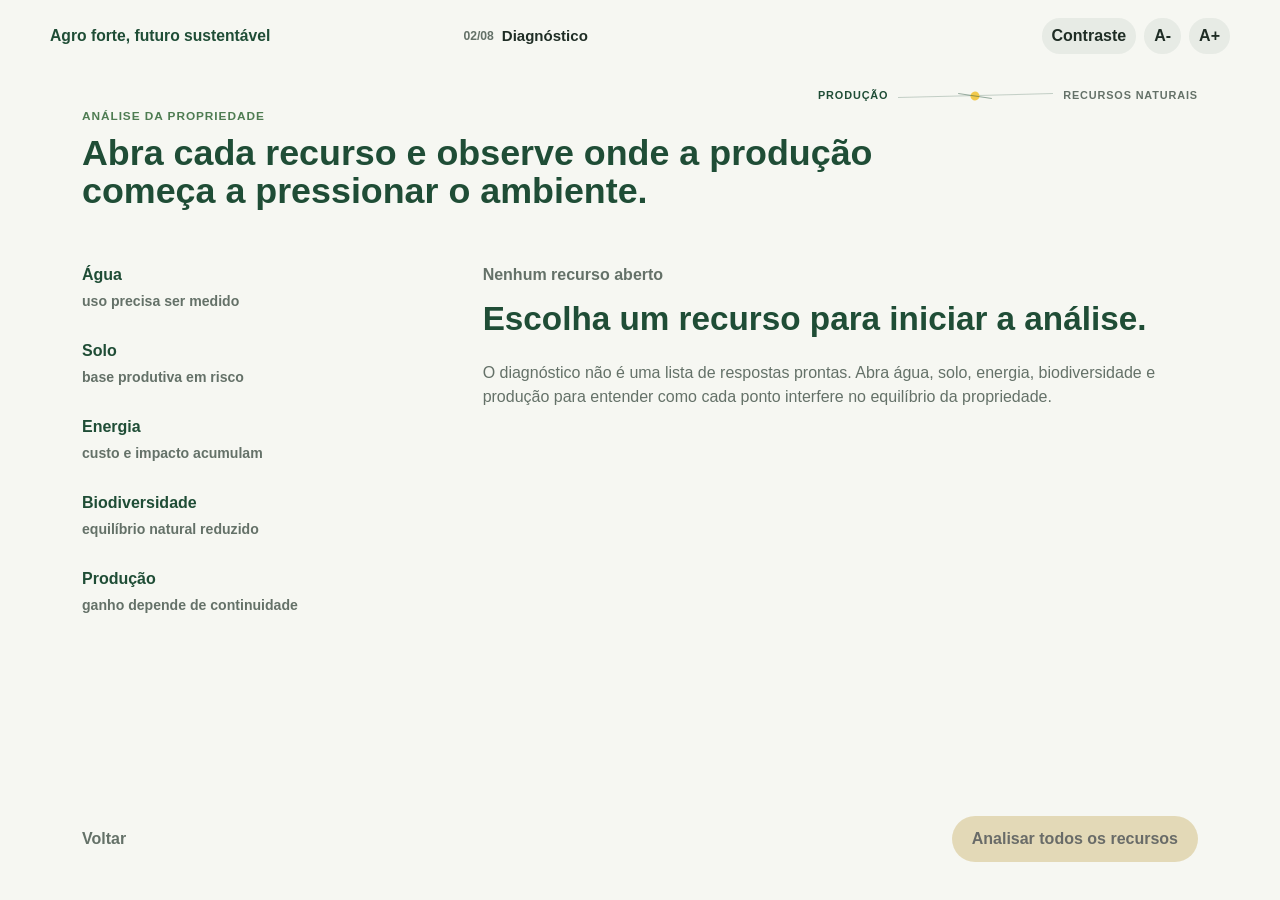
==== diagnostico.html @ 3d704d4e "Add files via upload" ====
<!DOCTYPE html>
<html lang="pt-BR">
<head>
  <meta charset="UTF-8">
  <meta name="viewport" content="width=device-width, initial-scale=1.0">
  <meta name="description" content="Análise interativa dos recursos da propriedade.">
  <title>Diagnóstico | Agro forte, futuro sustentável</title>
  <link rel="stylesheet" href="styles.css">
  <script src="script.js" defer></script>
</head>
<body data-pagina="diagnostico" data-etapa="2">
  <a class="atalho-conteudo" href="#conteudo">Ir para o conteúdo</a>

  <header class="topo-aplicacao">
    <a class="nome-projeto" href="index.html">Agro forte, futuro sustentável</a>
    <div class="marcador-etapa" aria-label="Etapa atual">
      <span>02/08</span>
      <strong>Diagnóstico</strong>
    </div>
    <div class="acessibilidade" aria-label="Controles de acessibilidade">
      <button type="button" id="botaoTema" aria-pressed="false">Contraste</button>
      <button type="button" id="botaoFonteMenor" aria-label="Diminuir fonte">A-</button>
      <button type="button" id="botaoFonteMaior" aria-label="Aumentar fonte">A+</button>
    </div>
  </header>

  <main id="conteudo" class="quadro-app" tabindex="-1">
    <!-- Diagnóstico: cada recurso abre uma leitura prática da propriedade. -->
    <section class="tela-app diagnostico">
      <header class="cabeca-tela">
        <p class="rotulo-tela">análise da propriedade</p>
        <h1>Abra cada recurso e observe onde a produção começa a pressionar o ambiente.</h1>
      </header>

      <div class="mesa-diagnostico">
        <nav class="lista-recursos" aria-label="Recursos para diagnóstico">
          <button class="item-diagnostico" type="button" data-recurso="agua">
            <span>Água</span>
            <strong>uso precisa ser medido</strong>
          </button>
          <button class="item-diagnostico" type="button" data-recurso="solo">
            <span>Solo</span>
            <strong>base produtiva em risco</strong>
          </button>
          <button class="item-diagnostico" type="button" data-recurso="energia">
            <span>Energia</span>
            <strong>custo e impacto acumulam</strong>
          </button>
          <button class="item-diagnostico" type="button" data-recurso="biodiversidade">
            <span>Biodiversidade</span>
            <strong>equilíbrio natural reduzido</strong>
          </button>
          <button class="item-diagnostico" type="button" data-recurso="producao">
            <span>Produção</span>
            <strong>ganho depende de continuidade</strong>
          </button>
        </nav>

        <article class="leitura-diagnostico ficha-recurso" aria-live="polite">
          <span id="contadorDiagnostico">Nenhum recurso aberto</span>
          <h2 id="tituloDiagnostico">Escolha um recurso para iniciar a análise.</h2>
          <p id="textoDiagnostico">
            O diagnóstico não é uma lista de respostas prontas. Abra água, solo, energia,
            biodiversidade e produção para entender como cada ponto interfere no equilíbrio da propriedade.
          </p>

          <div class="detalhes-diagnostico" id="detalhesDiagnostico" hidden>
            <section>
              <h3>Sinais observáveis</h3>
              <ul id="sinaisDiagnostico"></ul>
            </section>
            <section>
              <h3>Se for ignorado</h3>
              <p id="consequenciaDiagnostico"></p>
            </section>
          </div>
        </article>

        <aside class="registro-diagnostico" aria-label="Registro do diagnóstico">
          <strong>Registro da análise</strong>
          <p id="resumoDiagnostico">Abra os cinco recursos para liberar a próxima etapa.</p>
          <div class="marcas-diagnostico" id="marcasDiagnostico"></div>
        </aside>
      </div>

      <footer class="acoes-tela">
        <a href="index.html">Voltar</a>
        <a class="botao-primario bloqueado" id="avancarDiagnostico" href="decisoes.html" aria-disabled="true">Explorar todos os pontos</a>
      </footer>
    </section>
  </main>
</body>
</html>
---- styles.css ----
/* =========================================================
   Base visual, tema e acessibilidade
   ========================================================= */
:root {
  --verde-profundo: #1f4d36;
  --verde-medio: #4e7c52;
  --verde-claro: #e5eee0;
  --bege-terra: #d8c3a5;
  --branco-gelo: #f6f7f2;
  --amarelo-solar: #f2c94c;
  --alerta: #b6634a;
  --agua: #4f9bb3;
  --texto: #1f2d25;
  --texto-suave: #647168;
  --linha: rgba(31, 77, 54, 0.16);
  --linha-forte: rgba(31, 77, 54, 0.36);
  --superficie: #ffffff;
  --superficie-suave: rgba(255, 255, 255, 0.74);
  --sombra: 0 16px 44px rgba(31, 77, 54, 0.1);
  --raio: 8px;
  --largura: 1180px;
  --escala-fonte: 1;
}

.modo-escuro {
  --branco-gelo: #121812;
  --superficie: #17221a;
  --superficie-suave: rgba(23, 34, 26, 0.78);
  --texto: #edf5ea;
  --texto-suave: #bdc8ba;
  --linha: rgba(216, 195, 165, 0.2);
  --linha-forte: rgba(216, 195, 165, 0.42);
  --verde-claro: #26382b;
  --sombra: 0 16px 44px rgba(0, 0, 0, 0.28);
}

.fonte-menor {
  --escala-fonte: 0.94;
}

.fonte-maior {
  --escala-fonte: 1.08;
}

.fonte-extra {
  --escala-fonte: 1.16;
}

* {
  box-sizing: border-box;
}

body *,
body *::before,
body *::after {
  min-width: 0;
}

[hidden] {
  display: none !important;
}

html,
body {
  min-height: 100%;
}

body {
  margin: 0;
  overflow: hidden;
  color: var(--texto);
  font-family: Arial, Helvetica, sans-serif;
  font-size: calc(16px * var(--escala-fonte));
  line-height: 1.5;
  background: var(--branco-gelo);
}

a {
  color: inherit;
}

button {
  font: inherit;
}

a:focus-visible,
button:focus-visible,
main:focus-visible {
  outline: 3px solid var(--amarelo-solar);
  outline-offset: 4px;
}

.atalho-conteudo {
  position: fixed;
  left: 14px;
  top: 10px;
  z-index: 30;
  padding: 10px 12px;
  color: #18231d;
  background: var(--amarelo-solar);
  border-radius: var(--raio);
  transform: translateY(-140%);
  transition: transform 0.2s ease;
}

.atalho-conteudo:focus {
  transform: translateY(0);
}

/* =========================================================
   Topo compacto, sem navbar de seções
   ========================================================= */
.topo-aplicacao {
  display: grid;
  grid-template-columns: minmax(170px, 260px) auto minmax(210px, auto);
  gap: 14px;
  align-items: center;
  width: calc(100% - 28px);
  max-width: var(--largura);
  height: 64px;
  margin: 12px auto 0;
  padding: 8px 10px;
  border: 1px solid var(--linha);
  border-radius: var(--raio);
  background: var(--superficie-suave);
  box-shadow: var(--sombra);
  backdrop-filter: blur(16px);
}

.nome-projeto {
  color: var(--verde-profundo);
  font-weight: 900;
  line-height: 1.12;
  text-decoration: none;
}

.modo-escuro .nome-projeto {
  color: #e2f2dc;
}

.marcador-etapa {
  justify-self: center;
  display: inline-grid;
  grid-template-columns: auto auto;
  gap: 9px;
  align-items: center;
  padding: 8px 12px;
  border: 1px solid var(--linha);
  border-radius: 999px;
  background: var(--superficie);
}

.marcador-etapa span {
  color: var(--texto-suave);
  font-size: 0.78rem;
  font-weight: 900;
}

.marcador-etapa strong {
  color: var(--verde-profundo);
  font-size: 0.94rem;
}

.acessibilidade {
  justify-self: end;
  display: flex;
  gap: 6px;
  align-items: center;
}

.acessibilidade button {
  min-height: 36px;
  padding: 7px 10px;
  color: var(--texto);
  cursor: pointer;
  border: 1px solid var(--linha);
  border-radius: var(--raio);
  background: transparent;
  font-weight: 800;
  transition: border-color 0.2s ease, background 0.2s ease;
}

.acessibilidade button:hover {
  border-color: var(--linha-forte);
  background: var(--verde-claro);
}

/* =========================================================
   Estrutura de tela única
   ========================================================= */
.quadro-app {
  width: calc(100% - 28px);
  max-width: var(--largura);
  height: calc(100dvh - 88px);
  margin: 10px auto 14px;
}

.tela-app {
  min-height: 100%;
  height: 100%;
  overflow: hidden;
  border: 1px solid var(--linha);
  border-radius: var(--raio);
  background: var(--superficie-suave);
  box-shadow: var(--sombra);
}

.rotulo-tela {
  margin: 0 0 8px;
  color: var(--texto-suave);
  font-size: 0.78rem;
  font-weight: 900;
  letter-spacing: 0.06em;
  text-transform: uppercase;
}

h1,
h2,
p {
  margin-top: 0;
}

h1 {
  margin-bottom: 10px;
  color: var(--verde-profundo);
  font-size: clamp(1.35rem, 2.2vw, 2.25rem);
  line-height: 1.08;
}

h2 {
  margin-bottom: 10px;
  color: var(--verde-profundo);
  font-size: clamp(1.05rem, 1.8vw, 1.45rem);
  line-height: 1.15;
}

h3 {
  margin: 0 0 10px;
  color: var(--verde-profundo);
  font-size: 0.98rem;
  line-height: 1.2;
}

.modo-escuro h1,
.modo-escuro h2,
.modo-escuro h3 {
  color: #e5f3df;
}

p {
  color: var(--texto-suave);
}

.cabeca-tela {
  display: grid;
  align-content: start;
}

.cabeca-tela.compacto h1 {
  max-width: 720px;
  font-size: clamp(1.3rem, 2vw, 1.9rem);
}

.acoes-tela {
  display: flex;
  gap: 12px;
  align-items: center;
  justify-content: space-between;
  min-height: 58px;
}

.acoes-tela a,
.acoes-tela button,
.botao-primario {
  display: inline-flex;
  align-items: center;
  justify-content: center;
  min-height: 44px;
  padding: 11px 16px;
  color: var(--texto);
  cursor: pointer;
  border: 1px solid var(--linha);
  border-radius: var(--raio);
  background: transparent;
  font-weight: 900;
  text-decoration: none;
  transition: transform 0.2s ease, background 0.2s ease, border-color 0.2s ease;
}

.acoes-tela a:hover,
.acoes-tela button:hover,
.botao-primario:hover {
  transform: translateY(-1px);
  border-color: var(--linha-forte);
}

.botao-primario {
  color: #172017 !important;
  background: var(--amarelo-solar) !important;
  border-color: rgba(31, 77, 54, 0.18) !important;
}

.bloqueado {
  pointer-events: none;
  filter: grayscale(0.6);
  opacity: 0.64;
}

/* =========================================================
   Entrada
   ========================================================= */
.entrada {
  display: grid;
  grid-template-columns: minmax(0, 0.9fr) minmax(320px, 1.1fr);
  grid-template-rows: 1fr auto;
  gap: 24px;
  padding: clamp(22px, 4vw, 44px);
}

.bloco-entrada {
  align-self: center;
  max-width: 560px;
  padding: clamp(20px, 3vw, 32px);
  border-left: 5px solid var(--amarelo-solar);
  background: transparent;
}

.bloco-entrada p:last-child {
  max-width: 500px;
  margin-bottom: 0;
}

.bloco-entrada h1 {
  font-size: clamp(1.45rem, 2.4vw, 2.2rem);
}

.termo-jornada {
  align-self: center;
  display: grid;
  gap: 16px;
  padding: clamp(20px, 3vw, 30px);
  border: 1px solid var(--linha);
  border-radius: var(--raio);
  background: var(--superficie);
}

.termo-jornada h2,
.termo-jornada p {
  margin-bottom: 0;
}

.termo-jornada ol {
  counter-reset: passo;
  display: grid;
  gap: 12px;
  padding: 0;
  margin: 0;
  list-style: none;
}

.termo-jornada li {
  counter-increment: passo;
  display: grid;
  grid-template-columns: 44px 1fr;
  gap: 12px;
  align-items: start;
  padding: 13px 0;
  border-top: 1px solid var(--linha);
}

.termo-jornada li::before {
  content: counter(passo, decimal-leading-zero);
  display: inline-flex;
  align-items: center;
  justify-content: center;
  width: 36px;
  height: 36px;
  color: var(--verde-profundo);
  border: 1px solid var(--linha-forte);
  border-radius: 50%;
  font-size: 0.82rem;
  font-weight: 900;
  grid-row: 1 / span 2;
}

.termo-jornada strong {
  display: block;
  grid-column: 2;
  color: var(--verde-profundo);
}

.termo-jornada span {
  display: block;
  grid-column: 2;
  color: var(--texto-suave);
}

.termo-jornada p {
  padding-top: 14px;
  border-top: 1px solid var(--linha);
  font-weight: 700;
}

.entrada .acoes-tela {
  grid-column: 1 / -1;
  border-top: 1px solid var(--linha);
  padding-top: 14px;
}

.dica-tela {
  color: var(--texto-suave);
  font-weight: 700;
}

/* =========================================================
   Diagnóstico
   ========================================================= */
.diagnostico {
  display: grid;
  grid-template-rows: auto 1fr auto;
  gap: 18px;
  padding: clamp(20px, 3vw, 34px);
}

.diagnostico .cabeca-tela h1 {
  max-width: 960px;
  font-size: clamp(1.28rem, 2vw, 1.9rem);
}

.mesa-diagnostico {
  display: grid;
  grid-template-columns: minmax(240px, 0.7fr) minmax(0, 1.3fr);
  grid-template-rows: minmax(0, 1fr) auto;
  gap: 18px;
  min-height: 0;
}

.lista-recursos {
  display: grid;
  gap: 10px;
  align-content: start;
  min-height: 0;
  overflow: auto;
  padding-right: 4px;
}

.item-diagnostico {
  position: relative;
  display: grid;
  gap: 5px;
  width: 100%;
  min-height: 66px;
  padding: 11px 13px;
  color: var(--texto);
  cursor: pointer;
  border: 1px solid var(--linha);
  border-left: 4px solid transparent;
  border-radius: var(--raio);
  background: var(--superficie);
  text-align: left;
  transition: border-color 0.2s ease, background 0.2s ease, transform 0.2s ease;
}

.item-diagnostico:hover {
  transform: translateX(2px);
  border-color: var(--linha-forte);
}

.item-diagnostico span {
  color: var(--verde-profundo);
  font-size: 0.9rem;
  font-weight: 900;
}

.item-diagnostico strong {
  color: var(--texto-suave);
  font-size: 0.88rem;
  line-height: 1.25;
}

.item-diagnostico.visitado {
  background: var(--verde-claro);
}

.item-diagnostico.visitado::after {
  content: "lido";
  position: absolute;
  right: 10px;
  top: 10px;
  color: var(--verde-profundo);
  font-size: 0.72rem;
  font-weight: 900;
  text-transform: uppercase;
}

.item-diagnostico.ativo {
  border-color: var(--verde-profundo);
  border-left-color: var(--amarelo-solar);
}

.leitura-diagnostico {
  display: grid;
  align-content: start;
  gap: 13px;
  min-height: 0;
  overflow: auto;
  padding: clamp(20px, 2.8vw, 30px);
  border: 1px solid var(--linha);
  border-radius: var(--raio);
  background: var(--superficie);
}

.leitura-diagnostico span {
  color: var(--texto-suave);
  font-weight: 900;
}

.leitura-diagnostico p {
  margin-bottom: 0;
}

.detalhes-diagnostico {
  display: grid;
  grid-template-columns: minmax(0, 1fr) minmax(220px, 0.85fr);
  gap: 16px;
  margin-top: 4px;
}

.detalhes-diagnostico section {
  padding-top: 14px;
  border-top: 1px solid var(--linha);
}

.detalhes-diagnostico ul {
  display: grid;
  gap: 8px;
  padding: 0;
  margin: 0;
  list-style: none;
}

.detalhes-diagnostico li {
  display: grid;
  grid-template-columns: 14px 1fr;
  gap: 8px;
  color: var(--texto-suave);
}

.detalhes-diagnostico li::before {
  content: "";
  width: 14px;
  height: 2px;
  margin-top: 0.78em;
  background: currentColor;
}

.registro-diagnostico {
  grid-column: 1 / -1;
  display: grid;
  grid-template-columns: auto minmax(0, 1fr) auto;
  gap: 14px;
  align-items: center;
  padding-top: 14px;
  border-top: 1px solid var(--linha);
}

.registro-diagnostico strong {
  color: var(--verde-profundo);
}

.registro-diagnostico p {
  margin: 0;
  font-weight: 700;
}

.marcas-diagnostico {
  display: flex;
  flex-wrap: wrap;
  justify-content: flex-end;
  gap: 7px;
}

.marca-diagnostico {
  padding: 6px 9px;
  color: var(--texto-suave);
  border: 1px solid var(--linha);
  border-radius: 999px;
  background: transparent;
  font-size: 0.78rem;
  font-weight: 900;
}

.marca-diagnostico.visitado {
  color: var(--verde-profundo);
  border-color: var(--linha-forte);
  background: var(--verde-claro);
}

/* =========================================================
   Decisões
   ========================================================= */
.decisoes {
  display: grid;
  grid-template-columns: 190px minmax(0, 1fr) 250px;
  grid-template-rows: 1fr auto;
  gap: 18px;
  padding: clamp(18px, 2.6vw, 30px);
}

.faixa-situacao,
.registro-decisoes {
  min-height: 0;
  overflow: auto;
  padding: 18px 0;
}

.faixa-situacao > span {
  display: block;
  margin-bottom: 18px;
  color: var(--texto-suave);
  font-weight: 900;
}

.faixa-situacao ol {
  display: grid;
  gap: 12px;
  padding: 0;
  margin: 0;
  list-style: none;
}

.faixa-situacao li {
  padding: 10px 12px;
  color: var(--texto-suave);
  border-left: 3px solid var(--linha);
  font-weight: 900;
}

.faixa-situacao li.ativo {
  color: var(--verde-profundo);
  border-color: var(--amarelo-solar);
  background: rgba(242, 201, 76, 0.12);
}

.faixa-situacao li.concluido {
  color: var(--verde-profundo);
}

.painel-decisao {
  min-height: 0;
  overflow: auto;
  padding: clamp(18px, 2.5vw, 26px);
  border: 1px solid var(--linha);
  border-radius: var(--raio);
  background: var(--superficie);
}

.painel-decisao h1 {
  font-size: clamp(1.3rem, 2vw, 1.95rem);
}

.opcoes-decisao {
  display: grid;
  grid-template-columns: repeat(3, minmax(0, 1fr));
  gap: 12px;
  margin-top: 16px;
}

.opcao-decisao {
  display: grid;
  align-content: start;
  min-height: 150px;
  padding: 14px;
  color: var(--texto);
  cursor: pointer;
  border: 1px solid var(--linha);
  border-radius: var(--raio);
  background: transparent;
  text-align: left;
}

.opcao-decisao:hover,
.opcao-decisao.selecionada {
  border-color: var(--verde-profundo);
  background: var(--verde-claro);
}

.opcao-decisao strong {
  display: block;
  margin-bottom: 10px;
  color: var(--verde-profundo);
}

.opcao-decisao span {
  color: var(--texto-suave);
}

.feedback-decisao {
  min-height: 24px;
  margin: 12px 0 0;
  font-weight: 800;
}

.leitura-opcao {
  display: grid;
  gap: 10px;
  margin-top: 16px;
  padding-top: 14px;
  border-top: 1px solid var(--linha);
}

.leitura-opcao > strong {
  color: var(--verde-profundo);
}

.lista-criterios {
  display: flex;
  flex-wrap: wrap;
  gap: 8px;
}

.criterio-decisao {
  padding: 7px 10px;
  color: var(--texto-suave);
  border: 1px solid var(--linha);
  border-radius: 999px;
  background: transparent;
  font-size: 0.86rem;
  font-weight: 900;
}

.criterio-decisao.positivo {
  color: var(--verde-profundo);
  border-color: var(--linha-forte);
  background: var(--verde-claro);
}

.criterio-decisao.negativo {
  color: var(--alerta);
  border-color: rgba(182, 99, 74, 0.36);
  background: rgba(182, 99, 74, 0.1);
}

.registro-decisoes h2 {
  font-size: 1.05rem;
}

#registroDecisoes {
  display: grid;
  gap: 10px;
}

.registro-item {
  margin: 0;
  padding-bottom: 10px;
  border-bottom: 1px solid var(--linha);
}

.registro-item strong {
  display: block;
  color: var(--verde-profundo);
}

.registro-item span {
  color: var(--texto-suave);
}

.decisoes .acoes-tela {
  grid-column: 1 / -1;
  border-top: 1px solid var(--linha);
  padding-top: 12px;
}

/* =========================================================
   Impactos
   ========================================================= */
.impactos {
  display: grid;
  grid-template-rows: auto auto auto auto minmax(58px, 1fr);
  gap: 14px;
  align-content: stretch;
  overflow: auto;
  padding: clamp(18px, 2.8vw, 30px);
}

.matriz-impactos {
  display: grid;
  grid-template-columns: repeat(4, minmax(0, 1fr));
  gap: 12px;
  align-items: start;
  min-height: auto;
}

.zona-impacto {
  min-height: 230px;
  overflow: auto;
  padding: 18px;
  border: 1px solid var(--linha);
  border-radius: var(--raio);
  background: var(--superficie);
}

.cabecalho-impacto {
  display: flex;
  gap: 8px;
  align-items: flex-start;
  justify-content: space-between;
  margin-bottom: 14px;
}

.cabecalho-impacto span {
  color: var(--verde-profundo);
  font-weight: 900;
  text-transform: uppercase;
}

.intensidade-impacto {
  padding: 4px 7px;
  color: var(--texto-suave);
  border: 1px solid var(--linha);
  border-radius: 999px;
  font-size: 0.72rem;
  white-space: nowrap;
}

.zona-impacto[data-forca="alta"] .intensidade-impacto {
  color: var(--verde-profundo);
  border-color: var(--linha-forte);
  background: var(--verde-claro);
}

.zona-impacto[data-forca="media"] .intensidade-impacto {
  color: #614d13;
  border-color: rgba(242, 201, 76, 0.62);
  background: rgba(242, 201, 76, 0.18);
}

.zona-impacto[data-forca="baixa"] .intensidade-impacto {
  color: var(--texto-suave);
}

.zona-impacto ul,
.posicao-percurso ul,
.relatorio-mosaico ul {
  display: grid;
  gap: 8px;
  padding: 0;
  margin: 0;
  list-style: none;
}

.zona-impacto li,
.posicao-percurso li,
.relatorio-mosaico li {
  display: grid;
  grid-template-columns: 14px 1fr;
  gap: 8px;
  color: var(--texto-suave);
}

.zona-impacto li::before,
.posicao-percurso li::before,
.relatorio-mosaico li::before {
  content: "";
  width: 14px;
  height: 2px;
  margin-top: 0.78em;
  background: currentColor;
}

.ganhos {
  border-top: 4px solid var(--verde-medio);
}

.perdas {
  border-top: 4px solid var(--alerta);
}

.riscos {
  border-top: 4px solid var(--amarelo-solar);
}

.melhorias {
  border-top: 4px solid var(--agua);
}

.leitura-curta {
  margin: 0;
  padding: 12px 0 0;
  border-top: 1px solid var(--linha);
  font-weight: 700;
}

.impactos .acoes-tela {
  align-self: end;
}

.cadeia-impactos {
  display: grid;
  grid-template-columns: repeat(4, minmax(0, 1fr));
  gap: 10px;
  padding-top: 12px;
  border-top: 1px solid var(--linha);
}

.elo-impacto {
  display: grid;
  gap: 5px;
  margin: 0;
  padding-left: 12px;
  border-left: 3px solid var(--linha);
}

.elo-impacto strong {
  color: var(--verde-profundo);
}

.elo-impacto span {
  color: var(--texto-suave);
}

.elo-impacto.registrado {
  border-left-color: var(--amarelo-solar);
}

/* =========================================================
   Comparação
   ========================================================= */
.comparacao {
  display: grid;
  grid-template-rows: auto 1fr auto auto;
  gap: 14px;
  padding: clamp(18px, 2.8vw, 30px);
}

.duelo-cenarios {
  display: grid;
  grid-template-columns: repeat(2, minmax(0, 1fr));
  gap: 16px;
  min-height: 0;
}

.cenario {
  min-height: 0;
  overflow: auto;
  padding: 22px;
  border: 1px solid var(--linha);
  border-radius: var(--raio);
  background: var(--superficie);
}

.cenario-risco {
  box-shadow: inset 0 5px 0 rgba(182, 99, 74, 0.65);
}

.cenario-sustentavel {
  box-shadow: inset 0 5px 0 rgba(78, 124, 82, 0.7);
}

.cenario dl {
  display: grid;
  gap: 0;
  margin: 16px 0 0;
}

.cenario dl div {
  display: grid;
  grid-template-columns: 116px 1fr;
  gap: 10px;
  padding: 12px 0;
  border-top: 1px solid var(--linha);
}

.cenario dt {
  color: var(--verde-profundo);
  font-weight: 900;
}

.cenario dd {
  margin: 0;
  color: var(--texto-suave);
}

.posicao-percurso {
  display: grid;
  grid-template-columns: minmax(0, 0.8fr) minmax(0, 1.2fr);
  gap: 18px;
  padding-top: 12px;
  border-top: 1px solid var(--linha);
}

.posicao-percurso p {
  margin: 0;
  font-weight: 700;
}

/* =========================================================
   Quiz
   ========================================================= */
.quiz {
  display: grid;
  grid-template-columns: 250px minmax(0, 1fr);
  grid-template-rows: 1fr auto;
  gap: 18px;
  padding: clamp(18px, 2.8vw, 30px);
}

.estado-quiz {
  display: grid;
  align-content: center;
  gap: 12px;
  padding: 18px;
  border-right: 1px solid var(--linha);
}

.estado-quiz span {
  color: var(--texto-suave);
  font-weight: 900;
}

.estado-quiz strong {
  color: var(--verde-profundo);
  font-size: 2rem;
}

.pergunta-quiz {
  min-height: 0;
  overflow: auto;
  padding: 24px;
  border: 1px solid var(--linha);
  border-radius: var(--raio);
  background: var(--superficie);
}

.pergunta-quiz h1 {
  max-width: 760px;
  font-size: clamp(1.3rem, 2.1vw, 2rem);
}

.opcoes-quiz {
  display: grid;
  gap: 10px;
  margin-top: 20px;
}

.opcao-quiz {
  width: 100%;
  min-height: 50px;
  padding: 13px 15px;
  color: var(--texto);
  cursor: pointer;
  border: 1px solid var(--linha);
  border-radius: var(--raio);
  background: transparent;
  text-align: left;
}

.opcao-quiz:hover:not(:disabled) {
  border-color: var(--linha-forte);
  background: var(--verde-claro);
}

.opcao-quiz.correta {
  border-color: rgba(78, 124, 82, 0.78);
  background: rgba(78, 124, 82, 0.16);
}

.opcao-quiz.errada {
  border-color: rgba(182, 99, 74, 0.78);
  background: rgba(182, 99, 74, 0.14);
}

.feedback {
  min-height: 24px;
  margin: 16px 0 0;
  font-weight: 800;
}

#proximaPergunta:disabled {
  cursor: not-allowed;
  filter: grayscale(0.75);
  opacity: 0.62;
}

.quiz .acoes-tela {
  grid-column: 1 / -1;
  border-top: 1px solid var(--linha);
  padding-top: 12px;
}

/* =========================================================
   Resultado e conclusão
   ========================================================= */
.resultado {
  position: relative;
  padding-bottom: clamp(24px, 4vw, 52px);
}

.resultado .acoes-tela {
  position: static;
  margin-top: 18px;
  justify-content: flex-end;
}

.resultado {
  display: grid;
  grid-template-rows: auto auto auto auto;
  gap: 14px;
  align-content: start;
  overflow: auto;
  padding: clamp(18px, 2.5vw, 28px);
}

.resultado .cabeca-tela p:last-child {
  margin-bottom: 0;
  max-width: 760px;
}

.relatorio-mosaico {
  display: grid;
  grid-template-columns: repeat(2, minmax(0, 1fr));
  grid-template-areas:
    "analise fortes"
    "recomendacoes fracos";
  gap: 12px;
  align-content: start;
  align-items: start;
  min-height: auto;
}

.relatorio-mosaico article {
  overflow: visible;
  padding: 16px;
  border: 1px solid var(--linha);
  border-radius: var(--raio);
  background: var(--superficie);
}

.analise-principal {
  grid-area: analise;
}

.relatorio-mosaico article:nth-child(2) {
  grid-area: fortes;
}

.relatorio-mosaico article:nth-child(3) {
  grid-area: fracos;
}

.relatorio-mosaico article:nth-child(4) {
  grid-area: recomendacoes;
}

.relatorio-mosaico article:nth-child(4) ul {
  grid-template-columns: repeat(2, minmax(0, 1fr));
  column-gap: 18px;
}

.indicadores-compactos {
  display: grid;
  grid-template-columns: repeat(4, minmax(0, 1fr));
  border-top: 1px solid var(--linha);
  border-bottom: 1px solid var(--linha);
}

.indicadores-compactos p {
  display: grid;
  gap: 3px;
  margin: 0;
  padding: 10px 12px;
}

.indicadores-compactos p + p {
  border-left: 1px solid var(--linha);
}

.indicadores-compactos span {
  color: var(--texto-suave);
  font-size: 0.84rem;
  font-weight: 900;
}

.indicadores-compactos strong {
  color: var(--verde-profundo);
}

.conclusao {
  display: grid;
  grid-template-columns: minmax(0, 1fr) minmax(240px, 0.8fr);
  grid-template-rows: 1fr auto;
  gap: 24px;
  padding: clamp(22px, 4vw, 44px);
}

.fechamento-final {
  align-self: center;
  max-width: 700px;
}

.frase-final {
  align-self: center;
  display: grid;
  gap: 8px;
  padding: 28px;
  border: 1px solid var(--linha);
  border-radius: var(--raio);
  background: transparent;
}

.frase-final span {
  color: var(--texto-suave);
  font-weight: 900;
  text-transform: uppercase;
}

.frase-final strong {
  color: var(--verde-profundo);
  font-size: clamp(1.3rem, 2.5vw, 2rem);
  line-height: 1.12;
}

.conclusao .acoes-tela {
  grid-column: 1 / -1;
  border-top: 1px solid var(--linha);
  padding-top: 12px;
}

/* =========================================================
   Movimento discreto
   ========================================================= */
@media (prefers-reduced-motion: no-preference) {
  .tela-app > * {
    animation: entrada-modulo 0.35s ease both;
  }
}

@keyframes entrada-modulo {
  from {
    opacity: 0;
    transform: translateY(8px);
  }

  to {
    opacity: 1;
    transform: translateY(0);
  }
}

/* =========================================================
   Responsividade
   ========================================================= */
@media (max-width: 980px) {
  body {
    overflow: hidden;
  }

  .topo-aplicacao {
    grid-template-columns: 1fr auto;
    height: auto;
  }

  .marcador-etapa {
    justify-self: end;
  }

  .acessibilidade {
    grid-column: 1 / -1;
    justify-self: stretch;
    justify-content: flex-end;
  }

  .quadro-app {
    height: calc(100dvh - 122px);
    min-height: 0;
  }

  .tela-app {
    height: 100%;
    min-height: 0;
    overflow: hidden;
  }

  .entrada,
  .mesa-diagnostico,
  .detalhes-diagnostico,
  .quiz,
  .conclusao,
  .posicao-percurso {
    grid-template-columns: 1fr;
  }

  .decisoes {
    grid-template-columns: 1fr;
    grid-template-rows: auto minmax(0, 1fr) auto;
  }

  .impactos,
  .comparacao,
  .resultado {
    grid-template-rows: auto minmax(0, 1fr) auto auto;
  }

  .quiz {
    grid-template-columns: 1fr;
    grid-template-rows: auto minmax(0, 1fr) auto;
  }

  .faixa-situacao ol {
    display: flex;
    overflow-x: auto;
  }

  .faixa-situacao li {
    flex: 0 0 120px;
  }

  .registro-decisoes {
    display: none;
  }

  .opcoes-decisao,
  .relatorio-mosaico {
    grid-template-columns: 1fr;
  }

  .relatorio-mosaico {
    grid-template-areas:
      "analise"
      "fortes"
      "fracos"
      "recomendacoes";
  }

  .relatorio-mosaico article:nth-child(4) ul {
    grid-template-columns: 1fr;
  }

  .matriz-impactos,
  .duelo-cenarios,
  .relatorio-mosaico,
  .mesa-diagnostico {
    min-height: 0;
    overflow: auto;
  }

  .mesa-diagnostico {
    grid-template-rows: auto auto auto;
  }

  .matriz-impactos,
  .duelo-cenarios {
    grid-template-columns: 1fr;
  }

  .cadeia-impactos {
    grid-template-columns: 1fr;
  }

  .analise-principal {
    grid-column: auto;
  }

  .estado-quiz {
    border-right: 0;
    border-bottom: 1px solid var(--linha);
  }

  .registro-diagnostico {
    grid-template-columns: 1fr;
  }

  .marcas-diagnostico {
    justify-content: flex-start;
  }
}

@media (max-width: 640px) {
  .topo-aplicacao,
  .quadro-app {
    width: calc(100% - 18px);
  }

  .topo-aplicacao {
    grid-template-columns: 1fr;
    margin-top: 9px;
  }

  .nome-projeto {
    font-size: 0.96rem;
  }

  .marcador-etapa {
    justify-self: start;
    padding: 7px 9px;
  }

  .acessibilidade {
    grid-column: auto;
    justify-content: space-between;
  }

  .acessibilidade button {
    flex: 1;
    padding: 7px 6px;
  }

  .quadro-app {
    height: calc(100dvh - 156px);
  }

  .tela-app {
    overflow: auto;
  }

  .entrada,
  .diagnostico,
  .decisoes,
  .impactos,
  .comparacao,
  .quiz,
  .resultado,
  .conclusao {
    padding: 16px;
  }

  .diagnostico {
    display: block;
    grid-template-rows: auto auto auto;
    padding-bottom: 16px;
  }

  .diagnostico .acoes-tela {
    position: static;
  }

  .resultado {
    padding-bottom: 16px;
  }

  .resultado .acoes-tela {
    position: static;
  }

  .diagnostico .cabeca-tela,
  .mesa-diagnostico {
    margin-bottom: 16px;
  }

  h1,
  .painel-decisao h1,
  .pergunta-quiz h1 {
    font-size: clamp(1.28rem, 7.5vw, 2rem);
  }

  .termo-jornada li {
    grid-template-columns: 38px 1fr;
  }

  .lista-recursos {
    display: flex;
    max-height: none;
    overflow-x: auto;
    padding: 0 0 4px;
  }

  .item-diagnostico {
    flex: 0 0 190px;
    min-height: 88px;
  }

  .mesa-diagnostico {
    overflow: visible;
  }

  .leitura-diagnostico {
    overflow: visible;
  }

  .duelo-cenarios,
  .indicadores-compactos {
    grid-template-columns: 1fr;
  }

  .indicadores-compactos p + p {
    border-left: 0;
    border-top: 1px solid var(--linha);
  }

  .acoes-tela {
    align-items: stretch;
    flex-direction: column;
  }

  .acoes-tela a,
  .acoes-tela button,
  .botao-primario {
    width: 100%;
  }
}

/* =========================================================
   Direção visual limpa: menos caixas, mais hierarquia
   ========================================================= */
body {
  background: var(--branco-gelo);
}

.topo-aplicacao {
  width: calc(100% - 48px);
  height: 72px;
  margin-top: 0;
  padding: 0;
  border: 0;
  border-radius: 0;
  background: transparent;
  box-shadow: none;
  backdrop-filter: none;
}

.nome-projeto {
  max-width: 240px;
  font-size: 0.98rem;
  letter-spacing: 0;
}

.marcador-etapa {
  gap: 8px;
  padding: 0;
  border: 0;
  border-radius: 0;
  background: transparent;
}

.marcador-etapa span {
  color: var(--texto-suave);
  font-size: 0.76rem;
}

.marcador-etapa strong {
  color: var(--texto);
}

.acessibilidade {
  gap: 8px;
}

.acessibilidade button {
  min-height: 34px;
  padding: 6px 10px;
  border: 0;
  border-radius: 999px;
  background: rgba(31, 77, 54, 0.07);
  box-shadow: none;
}

.acessibilidade button:hover {
  background: rgba(31, 77, 54, 0.12);
}

.quadro-app {
  width: calc(100% - 48px);
  height: calc(100dvh - 86px);
  margin: 0 auto 14px;
}

.tela-app {
  overflow: auto;
}

.diagnostico {
  grid-template-rows: auto auto auto;
  align-content: start;
}

.mesa-diagnostico {
  grid-template-rows: auto auto;
  min-height: auto;
}

.lista-recursos {
  overflow: visible;
}

.tela-app {
  position: relative;
  border: 0;
  border-radius: 0;
  background: transparent;
  box-shadow: none;
}

.eixo-equilibrio {
  position: absolute;
  top: clamp(6px, 1.4vw, 18px);
  right: clamp(10px, 3vw, 32px);
  z-index: 0;
  display: flex;
  align-items: center;
  gap: 10px;
  width: min(34vw, 380px);
  color: var(--texto-suave);
  font-size: 0.68rem;
  font-weight: 900;
  letter-spacing: 0.08em;
  line-height: 1;
  text-transform: uppercase;
  pointer-events: none;
}

.eixo-equilibrio span:first-child {
  color: var(--verde-profundo);
}

.eixo-equilibrio i {
  position: relative;
  flex: 1;
  height: 1px;
  background: rgba(31, 77, 54, 0.24);
  transform: rotate(-1.5deg);
}

.eixo-equilibrio i::before {
  content: "";
  position: absolute;
  left: calc(50% + var(--deslocamento-eixo, 0px));
  top: 50%;
  width: 9px;
  height: 9px;
  border-radius: 50%;
  background: var(--amarelo-solar);
  transform: translate(-50%, -50%);
}

.eixo-equilibrio i::after {
  content: "";
  position: absolute;
  left: calc(50% + var(--deslocamento-eixo, 0px));
  top: 50%;
  width: 34px;
  height: 1px;
  background: var(--verde-profundo);
  opacity: 0.45;
  transform: translate(-50%, -50%) rotate(10deg);
}

.rotulo-tela {
  color: var(--verde-medio);
  font-size: 0.74rem;
  letter-spacing: 0.08em;
}

h1 {
  color: var(--verde-profundo);
  letter-spacing: 0;
}

p {
  color: var(--texto-suave);
}

.acoes-tela {
  min-height: 58px;
  border-top: 0 !important;
  padding-top: 0 !important;
}

.acoes-tela a,
.acoes-tela button,
.botao-primario {
  min-height: 42px;
  border: 0;
  border-radius: 999px;
  background: transparent;
  box-shadow: none;
}

.acoes-tela a:not(.botao-primario),
.acoes-tela button:not(.botao-primario) {
  color: var(--texto-suave);
  padding-inline: 0;
}

.acoes-tela a:not(.botao-primario):hover,
.acoes-tela button:not(.botao-primario):hover {
  color: var(--verde-profundo);
  background: transparent;
  transform: none;
}

.botao-primario {
  color: #172017 !important;
  background: var(--amarelo-solar) !important;
  padding-inline: 20px !important;
  border: 0 !important;
}

.botao-primario:hover {
  filter: brightness(0.98);
}

.entrada {
  grid-template-columns: minmax(0, 1.05fr) minmax(320px, 0.95fr);
  gap: clamp(36px, 6vw, 86px);
  padding: clamp(28px, 5vw, 64px) clamp(10px, 3vw, 32px);
}

.bloco-entrada {
  max-width: 640px;
  padding: 0;
  border-left: 0;
  background: transparent;
}

.bloco-entrada h1 {
  max-width: 600px;
  margin-bottom: 18px;
  font-size: clamp(2rem, 4.8vw, 4.6rem);
  line-height: 0.98;
}

.bloco-entrada p:last-child {
  max-width: 520px;
  color: var(--texto);
  font-size: clamp(1rem, 1.25vw, 1.16rem);
}

.termo-jornada {
  gap: 20px;
  padding: 0;
  border: 0;
  border-radius: 0;
  background: transparent;
}

.termo-jornada h2 {
  font-size: clamp(1.1rem, 1.8vw, 1.6rem);
}

.termo-jornada ol {
  gap: 18px;
}

.termo-jornada li {
  gap: 14px;
  padding: 0;
  border-top: 0;
}

.termo-jornada li::before {
  width: 34px;
  height: 34px;
  border: 0;
  background: rgba(31, 77, 54, 0.08);
}

.termo-jornada p {
  padding-top: 4px;
  border-top: 0;
  color: var(--texto);
  font-weight: 700;
}

.entrada .acoes-tela {
  align-self: end;
}

.decisoes,
.impactos,
.comparacao,
.quiz,
.resultado,
.conclusao {
  padding: clamp(24px, 4vw, 52px) clamp(10px, 3vw, 32px);
}

.diagnostico {
  padding: clamp(18px, 3vw, 36px) clamp(10px, 3vw, 32px);
  position: relative;
  padding-bottom: 88px;
}

.cabeca-tela {
  margin-bottom: clamp(18px, 3vw, 34px);
}

.diagnostico .cabeca-tela {
  margin-bottom: clamp(14px, 2vw, 24px);
}

.diagnostico .cabeca-tela h1,
.cabeca-tela.compacto h1 {
  max-width: 880px;
  font-size: clamp(1.7rem, 3.2vw, 3rem);
}

.diagnostico .cabeca-tela h1 {
  font-size: clamp(1.55rem, 2.8vw, 2.55rem);
}

.diagnostico .acoes-tela {
  position: absolute;
  right: clamp(10px, 3vw, 32px);
  bottom: 18px;
  left: clamp(10px, 3vw, 32px);
}

.mesa-diagnostico {
  grid-template-columns: minmax(220px, 0.64fr) minmax(0, 1.36fr);
  gap: clamp(28px, 5vw, 70px);
}

.lista-recursos {
  gap: 18px;
  padding-right: 0;
}

.item-diagnostico {
  min-height: 58px;
  padding: 0 0 10px;
  border: 0;
  border-left: 0;
  border-radius: 0;
  background: transparent;
}

.item-diagnostico:hover {
  transform: none;
  background: transparent;
}

.item-diagnostico span {
  font-size: 1rem;
}

.item-diagnostico strong {
  font-weight: 700;
}

.item-diagnostico.visitado {
  background: transparent;
}

.item-diagnostico.visitado::after {
  top: 0;
  right: 0;
}

.item-diagnostico.ativo {
  border-color: transparent;
  color: var(--verde-profundo);
}

.item-diagnostico.ativo span {
  text-decoration: underline;
  text-decoration-color: var(--amarelo-solar);
  text-decoration-thickness: 4px;
  text-underline-offset: 7px;
}

.leitura-diagnostico,
.painel-decisao,
.pergunta-quiz,
.cenario,
.relatorio-mosaico article,
.frase-final {
  padding: 0;
  border: 0;
  border-radius: 0;
  background: transparent;
}

.leitura-diagnostico {
  max-width: 760px;
}

.leitura-diagnostico h2 {
  font-size: clamp(1.4rem, 2.6vw, 2.4rem);
}

.detalhes-diagnostico {
  gap: clamp(22px, 4vw, 46px);
  margin-top: 22px;
}

.detalhes-diagnostico section {
  padding-top: 0;
  border-top: 0;
}

.detalhes-diagnostico h3 {
  margin-bottom: 12px;
}

.registro-diagnostico {
  display: none;
}

.registro-diagnostico {
  padding-top: 20px;
  border-top: 0;
}

.marca-diagnostico,
.criterio-decisao,
.intensidade-impacto {
  border: 0;
  background: rgba(31, 77, 54, 0.08);
}

.marca-diagnostico.visitado,
.criterio-decisao.positivo,
.zona-impacto[data-forca="alta"] .intensidade-impacto {
  background: rgba(78, 124, 82, 0.14);
}

.decisoes {
  grid-template-columns: 170px minmax(0, 1fr) 230px;
  gap: clamp(24px, 4vw, 52px);
  overflow: auto;
}

.painel-decisao,
.faixa-situacao,
.registro-decisoes {
  overflow: visible;
}

.faixa-situacao li {
  padding: 8px 0;
  border-left: 0;
}

.faixa-situacao li.ativo {
  background: transparent;
  text-decoration: underline;
  text-decoration-color: var(--amarelo-solar);
  text-decoration-thickness: 4px;
  text-underline-offset: 7px;
}

.opcoes-decisao {
  gap: 18px;
}

.opcao-decisao,
.opcao-quiz {
  border: 0;
  border-radius: 0;
  background: rgba(255, 255, 255, 0.55);
  box-shadow: 0 1px 0 var(--linha);
}

.opcao-decisao {
  min-height: 138px;
}

.criterio-decisao {
  margin-bottom: 2px;
}

.opcao-decisao:hover,
.opcao-decisao.selecionada,
.opcao-quiz:hover:not(:disabled) {
  background: rgba(229, 238, 224, 0.72);
  box-shadow: 0 2px 0 var(--amarelo-solar);
}

.registro-item {
  border-bottom: 0;
}

.leitura-opcao,
.leitura-curta,
.cadeia-impactos,
.posicao-percurso {
  border-top: 0;
}

.matriz-impactos {
  gap: clamp(20px, 3vw, 34px);
}

.zona-impacto {
  min-height: auto;
  padding: 0;
  border: 0;
  border-radius: 0;
  background: transparent;
}

.ganhos,
.perdas,
.riscos,
.melhorias {
  border-top: 0;
}

.cabecalho-impacto {
  margin-bottom: 12px;
}

.cadeia-impactos {
  gap: clamp(18px, 3vw, 30px);
}

.elo-impacto {
  border-left: 0;
  padding-left: 0;
}

.duelo-cenarios {
  gap: clamp(28px, 4vw, 64px);
}

.cenario-risco,
.cenario-sustentavel {
  box-shadow: none;
}

.cenario h2 {
  font-size: clamp(1.3rem, 2.2vw, 2.1rem);
}

.cenario dl div {
  border-top: 0;
  padding: 9px 0;
}

.estado-quiz {
  padding: 0;
  border-right: 0;
}

.estado-quiz strong {
  font-size: clamp(2.2rem, 4vw, 4rem);
  line-height: 1;
}

.relatorio-mosaico {
  gap: clamp(20px, 3vw, 36px);
}

.indicadores-compactos {
  width: min(100%, 680px);
  margin-top: 18px;
  border-top: 0;
  border-bottom: 0;
  gap: 18px;
}

.indicadores-compactos p {
  padding: 0;
}

.indicadores-compactos p + p {
  border-left: 0;
}

.conclusao {
  gap: clamp(32px, 6vw, 92px);
}

.frase-final {
  padding: 0;
}

.frase-final strong {
  font-size: clamp(1.6rem, 3vw, 2.7rem);
}

.modo-escuro .opcao-decisao,
.modo-escuro .opcao-quiz {
  background: rgba(255, 255, 255, 0.04);
}

.modo-escuro .acessibilidade button,
.modo-escuro .marca-diagnostico,
.modo-escuro .criterio-decisao,
.modo-escuro .intensidade-impacto {
  background: rgba(216, 195, 165, 0.12);
}

@media (max-width: 980px) {
  .eixo-equilibrio {
    display: none;
  }

  .topo-aplicacao,
  .quadro-app {
    width: calc(100% - 32px);
  }

  .quadro-app {
    height: calc(100dvh - 126px);
  }

  .tela-app {
    overflow: auto;
  }

  .entrada,
  .diagnostico,
  .decisoes,
  .impactos,
  .comparacao,
  .quiz,
  .resultado,
  .conclusao {
    padding-inline: 0;
  }
}

@media (max-width: 640px) {
  .topo-aplicacao,
  .quadro-app {
    width: calc(100% - 28px);
  }

  .quadro-app {
    height: calc(100dvh - 160px);
  }

  .bloco-entrada h1 {
    font-size: clamp(2rem, 12vw, 3.2rem);
  }

  .diagnostico .cabeca-tela h1,
  .cabeca-tela.compacto h1 {
    font-size: clamp(1.6rem, 9vw, 2.4rem);
  }

  .item-diagnostico {
    flex-basis: 172px;
    min-height: 76px;
  }

  .opcoes-decisao {
    grid-template-columns: 1fr;
  }
}
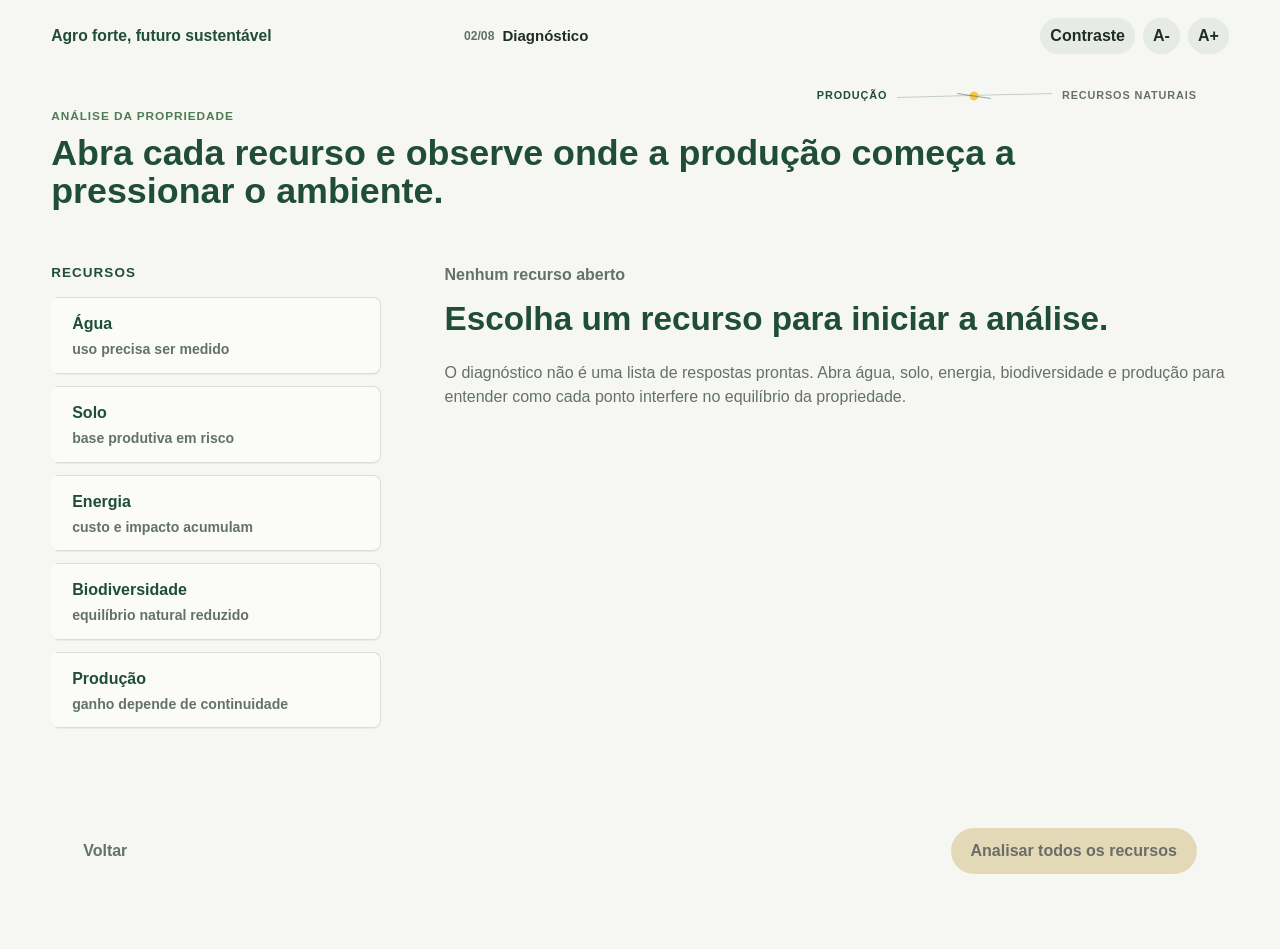
==== commit 873d499f: "Add files via upload" ====
--- a/diagnostico.html
+++ b/diagnostico.html
@@ -34,6 +34,7 @@
 
       <div class="mesa-diagnostico">
         <nav class="lista-recursos" aria-label="Recursos para diagnóstico">
+          <strong class="titulo-recursos">Recursos</strong>
           <button class="item-diagnostico" type="button" data-recurso="agua">
             <span>Água</span>
             <strong>uso precisa ser medido</strong>
--- a/styles.css
+++ b/styles.css
@@ -483,14 +483,8 @@
 }
 
 .item-diagnostico.visitado::after {
-  content: "lido";
-  position: absolute;
-  right: 10px;
-  top: 10px;
-  color: var(--verde-profundo);
-  font-size: 0.72rem;
-  font-weight: 900;
-  text-transform: uppercase;
+  content: none;
+  display: none;
 }
 
 .item-diagnostico.ativo {
@@ -1842,8 +1836,8 @@
 }
 
 .item-diagnostico.visitado::after {
-  top: 0;
-  right: 0;
+  content: none;
+  display: none;
 }
 
 .item-diagnostico.ativo {
@@ -2139,3 +2133,356 @@
     grid-template-columns: 1fr;
   }
 }
+
+/* =========================================================
+   Tela inteira: remove rolagens internas e caixas estreitas
+   ========================================================= */
+html {
+  min-height: 100%;
+  overflow-x: hidden;
+}
+
+body {
+  min-height: 100dvh;
+  overflow-x: hidden;
+  overflow-y: auto;
+}
+
+.topo-aplicacao {
+  width: 100%;
+  max-width: none;
+  min-height: 72px;
+  margin: 0;
+  padding: 0 clamp(24px, 4vw, 72px);
+}
+
+.quadro-app {
+  width: 100%;
+  max-width: none;
+  height: auto;
+  min-height: calc(100dvh - 72px);
+  margin: 0;
+  padding: 0 clamp(24px, 4vw, 72px) clamp(28px, 4vw, 64px);
+}
+
+.tela-app {
+  height: auto;
+  min-height: calc(100dvh - 100px);
+  overflow: visible;
+}
+
+.entrada,
+.diagnostico,
+.decisoes,
+.impactos,
+.comparacao,
+.quiz,
+.resultado,
+.conclusao {
+  width: 100%;
+  max-width: none;
+  padding-inline: 0;
+}
+
+.leitura-diagnostico,
+.painel-decisao,
+.pergunta-quiz,
+.cenario,
+.zona-impacto,
+.faixa-situacao,
+.registro-decisoes,
+.impactos,
+.decisoes,
+.resultado,
+.lista-recursos,
+.matriz-impactos,
+.duelo-cenarios,
+.relatorio-mosaico,
+.mesa-diagnostico {
+  overflow: visible;
+}
+
+.entrada {
+  min-height: calc(100dvh - 100px);
+  grid-template-columns: minmax(0, 1.15fr) minmax(380px, 0.85fr);
+  align-items: center;
+}
+
+.bloco-entrada {
+  max-width: min(760px, 100%);
+}
+
+.bloco-entrada h1 {
+  max-width: 760px;
+  font-size: clamp(2.6rem, 5.8vw, 6.8rem);
+}
+
+.termo-jornada {
+  max-width: 620px;
+  justify-self: end;
+}
+
+.diagnostico {
+  min-height: calc(100dvh - 100px);
+  padding-bottom: 88px;
+}
+
+.diagnostico .cabeca-tela h1 {
+  max-width: min(1120px, 100%);
+}
+
+.mesa-diagnostico {
+  grid-template-columns: minmax(300px, 0.42fr) minmax(0, 1fr);
+  gap: clamp(32px, 5vw, 96px);
+  align-items: start;
+}
+
+.titulo-recursos {
+  display: block;
+  margin-bottom: 2px;
+  color: var(--verde-profundo);
+  font-size: 0.84rem;
+  font-weight: 900;
+  letter-spacing: 0.08em;
+  text-transform: uppercase;
+}
+
+.lista-recursos {
+  display: grid;
+  gap: 12px;
+  align-content: start;
+}
+
+.item-diagnostico {
+  display: grid;
+  gap: 5px;
+  min-height: 74px;
+  padding: 14px 16px;
+  border: 1px solid var(--linha);
+  border-left: 5px solid transparent;
+  border-radius: var(--raio);
+  background: rgba(255, 255, 255, 0.56);
+  box-shadow: 0 1px 0 rgba(31, 77, 54, 0.06);
+}
+
+.item-diagnostico:hover {
+  transform: translateX(2px);
+  border-color: var(--linha-forte);
+  background: rgba(229, 238, 224, 0.72);
+}
+
+.item-diagnostico.visitado::after {
+  content: none;
+  display: none;
+}
+
+.item-diagnostico.ativo {
+  border-color: var(--linha-forte);
+  border-left-color: var(--amarelo-solar);
+  background: rgba(229, 238, 224, 0.9);
+}
+
+.item-diagnostico.ativo span {
+  text-decoration: none;
+}
+
+.leitura-diagnostico {
+  max-width: min(980px, 100%);
+}
+
+.detalhes-diagnostico {
+  grid-template-columns: minmax(0, 1fr) minmax(300px, 0.85fr);
+}
+
+.comparacao {
+  min-height: calc(100dvh - 100px);
+  grid-template-rows: auto auto 1fr auto;
+}
+
+.duelo-cenarios {
+  grid-template-columns: repeat(2, minmax(280px, 1fr));
+  gap: clamp(32px, 5vw, 96px);
+}
+
+.cenario {
+  min-height: auto;
+  padding: 0;
+}
+
+.cenario dl {
+  max-width: 620px;
+}
+
+.posicao-percurso {
+  grid-template-columns: minmax(320px, 0.55fr) minmax(0, 1fr);
+  gap: clamp(26px, 4vw, 72px);
+  align-items: start;
+}
+
+.resultado {
+  min-height: calc(100dvh - 100px);
+  grid-template-rows: auto 1fr auto;
+}
+
+.resultado .cabeca-tela {
+  max-width: 1100px;
+}
+
+.relatorio-mosaico {
+  grid-template-columns: minmax(320px, 0.85fr) repeat(2, minmax(260px, 1fr));
+  grid-template-areas:
+    "analise fortes fracos"
+    "recomendacoes recomendacoes recomendacoes";
+}
+
+.relatorio-mosaico article {
+  min-height: auto;
+}
+
+.relatorio-mosaico article:nth-child(4) ul {
+  grid-template-columns: repeat(3, minmax(0, 1fr));
+}
+
+.conclusao {
+  min-height: calc(100dvh - 100px);
+  grid-template-columns: minmax(0, 1.15fr) minmax(320px, 0.85fr);
+  align-items: center;
+}
+
+.fechamento-final {
+  max-width: 860px;
+}
+
+.fechamento-final h1 {
+  max-width: 820px;
+  font-size: clamp(2.3rem, 5vw, 5.7rem);
+  line-height: 0.98;
+}
+
+.fechamento-final p:not(.rotulo-tela) {
+  max-width: 760px;
+  color: var(--texto);
+  font-size: clamp(1rem, 1.25vw, 1.16rem);
+}
+
+.frase-final {
+  justify-self: end;
+  max-width: 520px;
+  padding-left: clamp(18px, 3vw, 48px);
+  border-left: 5px solid var(--amarelo-solar);
+}
+
+.comparacao .acoes-tela,
+.impactos .acoes-tela,
+.resultado .acoes-tela,
+.conclusao .acoes-tela {
+  align-self: end;
+}
+
+@media (max-width: 980px) {
+  body {
+    overflow-y: auto;
+  }
+
+  .topo-aplicacao {
+    width: 100%;
+    padding: 14px clamp(18px, 4vw, 34px);
+  }
+
+  .quadro-app {
+    width: 100%;
+    height: auto;
+    min-height: auto;
+    padding: 0 clamp(18px, 4vw, 34px) 32px;
+  }
+
+  .tela-app {
+    height: auto;
+    min-height: auto;
+    overflow: visible;
+  }
+
+  .entrada,
+  .mesa-diagnostico,
+  .detalhes-diagnostico,
+  .duelo-cenarios,
+  .posicao-percurso,
+  .quiz,
+  .conclusao {
+    grid-template-columns: 1fr;
+  }
+
+  .termo-jornada,
+  .frase-final {
+    justify-self: start;
+    max-width: 100%;
+  }
+
+  .diagnostico {
+    padding-bottom: 0;
+  }
+
+  .diagnostico .acoes-tela {
+    position: static;
+    margin-top: 24px;
+  }
+
+  .lista-recursos {
+    grid-template-columns: repeat(auto-fit, minmax(150px, 1fr));
+    gap: 10px;
+  }
+
+  .titulo-recursos {
+    grid-column: 1 / -1;
+  }
+
+  .item-diagnostico {
+    min-height: 96px;
+  }
+
+  .relatorio-mosaico,
+  .relatorio-mosaico article:nth-child(4) ul {
+    grid-template-columns: 1fr;
+  }
+
+  .relatorio-mosaico {
+    grid-template-areas:
+      "analise"
+      "fortes"
+      "fracos"
+      "recomendacoes";
+  }
+}
+
+@media (max-width: 640px) {
+  .topo-aplicacao,
+  .quadro-app {
+    width: 100%;
+  }
+
+  .topo-aplicacao {
+    padding-inline: 16px;
+  }
+
+  .quadro-app {
+    height: auto;
+    padding: 0 16px 28px;
+  }
+
+  .bloco-entrada h1,
+  .fechamento-final h1 {
+    font-size: clamp(2.25rem, 13vw, 3.6rem);
+  }
+
+  .lista-recursos {
+    grid-template-columns: 1fr;
+  }
+
+  .item-diagnostico {
+    min-height: 68px;
+  }
+
+  .posicao-percurso {
+    grid-template-columns: 1fr;
+  }
+}
